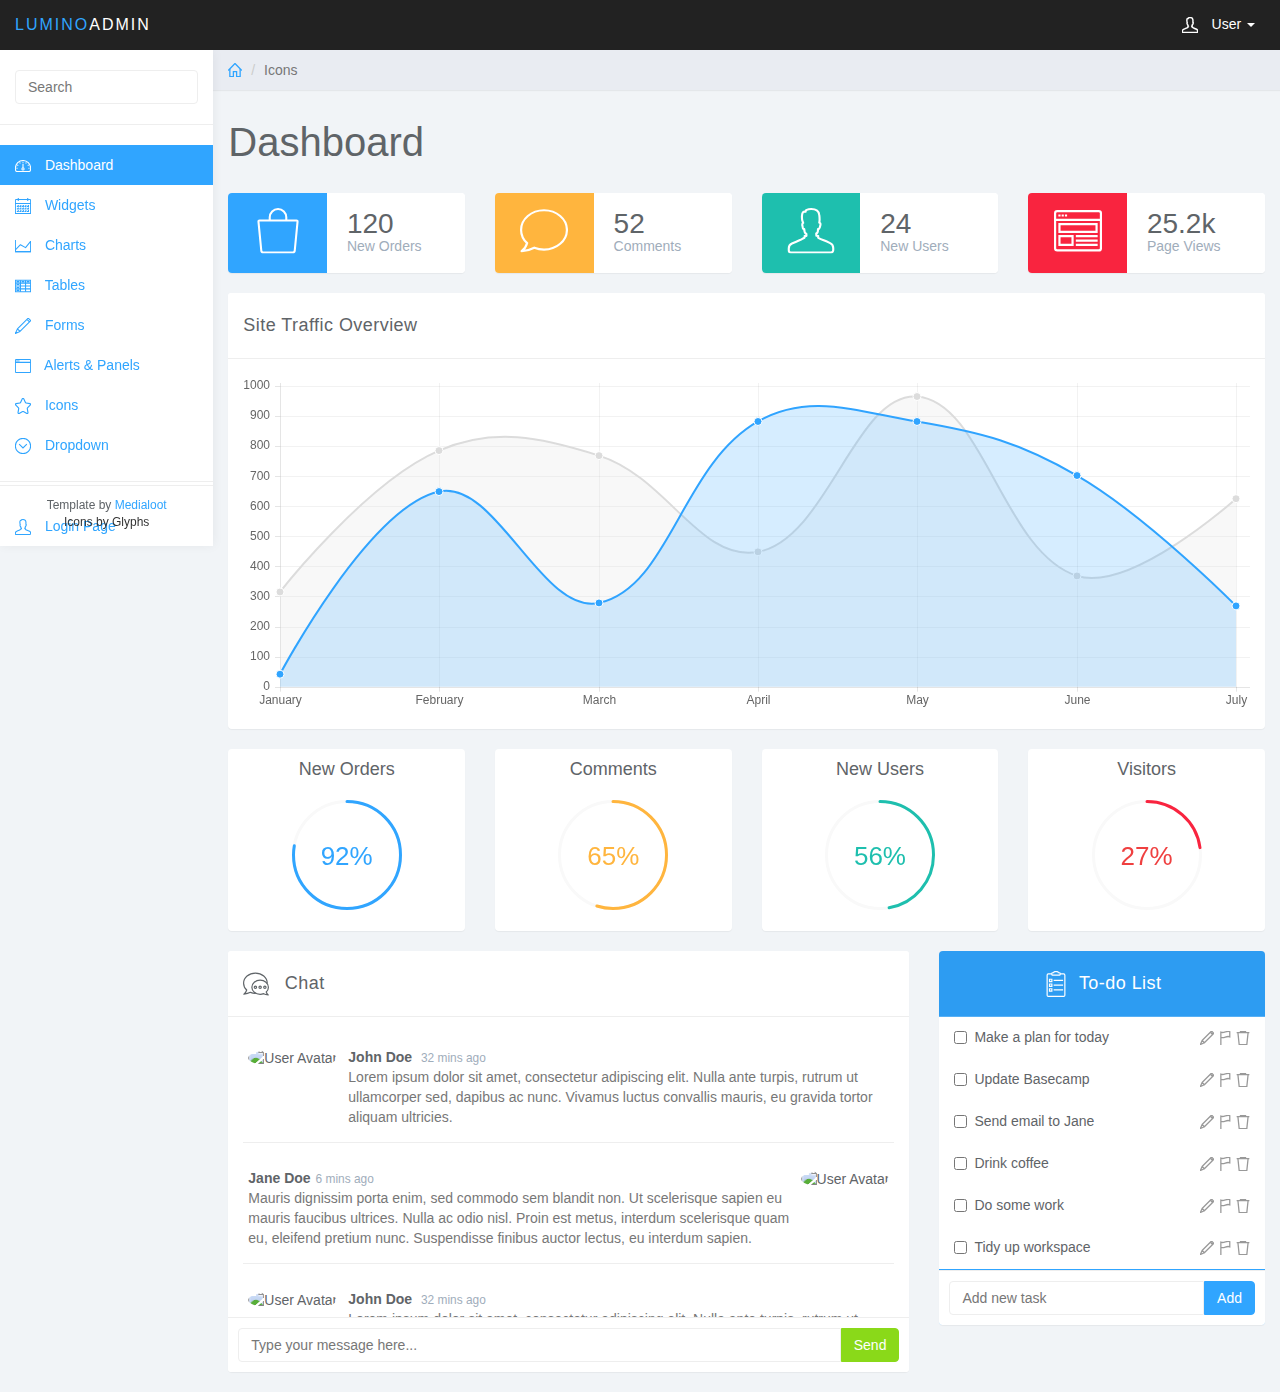
==== public/admin/index.html @ 94060340 "BAO CAO TIEN DO" ====
<!DOCTYPE html>
<html>
<head>
<meta charset="utf-8">
<meta name="viewport" content="width=device-width, initial-scale=1">
<title>Lumino - Dashboard</title>

<link href="css/bootstrap.min.css" rel="stylesheet">
<link href="css/datepicker3.css" rel="stylesheet">
<link href="css/styles.css" rel="stylesheet">

<!--Icons-->
<script src="js/lumino.glyphs.js"></script>

<!--[if lt IE 9]>
<script src="js/html5shiv.js"></script>
<script src="js/respond.min.js"></script>
<![endif]-->

</head>

<body>
	<nav class="navbar navbar-inverse navbar-fixed-top" role="navigation">
		<div class="container-fluid">
			<div class="navbar-header">
				<button type="button" class="navbar-toggle collapsed" data-toggle="collapse" data-target="#sidebar-collapse">
					<span class="sr-only">Toggle navigation</span>
					<span class="icon-bar"></span>
					<span class="icon-bar"></span>
					<span class="icon-bar"></span>
				</button>
				<a class="navbar-brand" href="#"><span>Lumino</span>Admin</a>
				<ul class="user-menu">
					<li class="dropdown pull-right">
						<a href="#" class="dropdown-toggle" data-toggle="dropdown"><svg class="glyph stroked male-user"><use xlink:href="#stroked-male-user"></use></svg> User <span class="caret"></span></a>
						<ul class="dropdown-menu" role="menu">
							<li><a href="#"><svg class="glyph stroked male-user"><use xlink:href="#stroked-male-user"></use></svg> Profile</a></li>
							<li><a href="#"><svg class="glyph stroked gear"><use xlink:href="#stroked-gear"></use></svg> Settings</a></li>
							<li><a href="#"><svg class="glyph stroked cancel"><use xlink:href="#stroked-cancel"></use></svg> Logout</a></li>
						</ul>
					</li>
				</ul>
			</div>
							
		</div><!-- /.container-fluid -->
	</nav>
		
	<div id="sidebar-collapse" class="col-sm-3 col-lg-2 sidebar">
		<form role="search">
			<div class="form-group">
				<input type="text" class="form-control" placeholder="Search">
			</div>
		</form>
		<ul class="nav menu">
			<li class="active"><a href="index.html"><svg class="glyph stroked dashboard-dial"><use xlink:href="#stroked-dashboard-dial"></use></svg> Dashboard</a></li>
			<li><a href="widgets.html"><svg class="glyph stroked calendar"><use xlink:href="#stroked-calendar"></use></svg> Widgets</a></li>
			<li><a href="charts.html"><svg class="glyph stroked line-graph"><use xlink:href="#stroked-line-graph"></use></svg> Charts</a></li>
			<li><a href="tables.html"><svg class="glyph stroked table"><use xlink:href="#stroked-table"></use></svg> Tables</a></li>
			<li><a href="forms.html"><svg class="glyph stroked pencil"><use xlink:href="#stroked-pencil"></use></svg> Forms</a></li>
			<li><a href="panels.html"><svg class="glyph stroked app-window"><use xlink:href="#stroked-app-window"></use></svg> Alerts &amp; Panels</a></li>
			<li><a href="icons.html"><svg class="glyph stroked star"><use xlink:href="#stroked-star"></use></svg> Icons</a></li>
			<li class="parent ">
				<a href="#">
					<span data-toggle="collapse" href="#sub-item-1"><svg class="glyph stroked chevron-down"><use xlink:href="#stroked-chevron-down"></use></svg></span> Dropdown 
				</a>
				<ul class="children collapse" id="sub-item-1">
					<li>
						<a class="" href="#">
							<svg class="glyph stroked chevron-right"><use xlink:href="#stroked-chevron-right"></use></svg> Sub Item 1
						</a>
					</li>
					<li>
						<a class="" href="#">
							<svg class="glyph stroked chevron-right"><use xlink:href="#stroked-chevron-right"></use></svg> Sub Item 2
						</a>
					</li>
					<li>
						<a class="" href="#">
							<svg class="glyph stroked chevron-right"><use xlink:href="#stroked-chevron-right"></use></svg> Sub Item 3
						</a>
					</li>
				</ul>
			</li>
			<li role="presentation" class="divider"></li>
			<li><a href="login.html"><svg class="glyph stroked male-user"><use xlink:href="#stroked-male-user"></use></svg> Login Page</a></li>
		</ul>
		<div class="attribution">Template by <a href="http://www.medialoot.com/item/lumino-admin-bootstrap-template/">Medialoot</a><br/><a href="http://www.glyphs.co" style="color: #333;">Icons by Glyphs</a></div>
	</div><!--/.sidebar-->
		
	<div class="col-sm-9 col-sm-offset-3 col-lg-10 col-lg-offset-2 main">			
		<div class="row">
			<ol class="breadcrumb">
				<li><a href="#"><svg class="glyph stroked home"><use xlink:href="#stroked-home"></use></svg></a></li>
				<li class="active">Icons</li>
			</ol>
		</div><!--/.row-->
		
		<div class="row">
			<div class="col-lg-12">
				<h1 class="page-header">Dashboard</h1>
			</div>
		</div><!--/.row-->
		
		<div class="row">
			<div class="col-xs-12 col-md-6 col-lg-3">
				<div class="panel panel-blue panel-widget ">
					<div class="row no-padding">
						<div class="col-sm-3 col-lg-5 widget-left">
							<svg class="glyph stroked bag"><use xlink:href="#stroked-bag"></use></svg>
						</div>
						<div class="col-sm-9 col-lg-7 widget-right">
							<div class="large">120</div>
							<div class="text-muted">New Orders</div>
						</div>
					</div>
				</div>
			</div>
			<div class="col-xs-12 col-md-6 col-lg-3">
				<div class="panel panel-orange panel-widget">
					<div class="row no-padding">
						<div class="col-sm-3 col-lg-5 widget-left">
							<svg class="glyph stroked empty-message"><use xlink:href="#stroked-empty-message"></use></svg>
						</div>
						<div class="col-sm-9 col-lg-7 widget-right">
							<div class="large">52</div>
							<div class="text-muted">Comments</div>
						</div>
					</div>
				</div>
			</div>
			<div class="col-xs-12 col-md-6 col-lg-3">
				<div class="panel panel-teal panel-widget">
					<div class="row no-padding">
						<div class="col-sm-3 col-lg-5 widget-left">
							<svg class="glyph stroked male-user"><use xlink:href="#stroked-male-user"></use></svg>
						</div>
						<div class="col-sm-9 col-lg-7 widget-right">
							<div class="large">24</div>
							<div class="text-muted">New Users</div>
						</div>
					</div>
				</div>
			</div>
			<div class="col-xs-12 col-md-6 col-lg-3">
				<div class="panel panel-red panel-widget">
					<div class="row no-padding">
						<div class="col-sm-3 col-lg-5 widget-left">
							<svg class="glyph stroked app-window-with-content"><use xlink:href="#stroked-app-window-with-content"></use></svg>
						</div>
						<div class="col-sm-9 col-lg-7 widget-right">
							<div class="large">25.2k</div>
							<div class="text-muted">Page Views</div>
						</div>
					</div>
				</div>
			</div>
		</div><!--/.row-->
		
		<div class="row">
			<div class="col-lg-12">
				<div class="panel panel-default">
					<div class="panel-heading">Site Traffic Overview</div>
					<div class="panel-body">
						<div class="canvas-wrapper">
							<canvas class="main-chart" id="line-chart" height="200" width="600"></canvas>
						</div>
					</div>
				</div>
			</div>
		</div><!--/.row-->
		
		<div class="row">
			<div class="col-xs-6 col-md-3">
				<div class="panel panel-default">
					<div class="panel-body easypiechart-panel">
						<h4>New Orders</h4>
						<div class="easypiechart" id="easypiechart-blue" data-percent="92" ><span class="percent">92%</span>
						</div>
					</div>
				</div>
			</div>
			<div class="col-xs-6 col-md-3">
				<div class="panel panel-default">
					<div class="panel-body easypiechart-panel">
						<h4>Comments</h4>
						<div class="easypiechart" id="easypiechart-orange" data-percent="65" ><span class="percent">65%</span>
						</div>
					</div>
				</div>
			</div>
			<div class="col-xs-6 col-md-3">
				<div class="panel panel-default">
					<div class="panel-body easypiechart-panel">
						<h4>New Users</h4>
						<div class="easypiechart" id="easypiechart-teal" data-percent="56" ><span class="percent">56%</span>
						</div>
					</div>
				</div>
			</div>
			<div class="col-xs-6 col-md-3">
				<div class="panel panel-default">
					<div class="panel-body easypiechart-panel">
						<h4>Visitors</h4>
						<div class="easypiechart" id="easypiechart-red" data-percent="27" ><span class="percent">27%</span>
						</div>
					</div>
				</div>
			</div>
		</div><!--/.row-->
								
		<div class="row">
			<div class="col-md-8">
			
				<div class="panel panel-default chat">
					<div class="panel-heading" id="accordion"><svg class="glyph stroked two-messages"><use xlink:href="#stroked-two-messages"></use></svg> Chat</div>
					<div class="panel-body">
						<ul>
							<li class="left clearfix">
								<span class="chat-img pull-left">
									<img src="http://placehold.it/80/30a5ff/fff" alt="User Avatar" class="img-circle" />
								</span>
								<div class="chat-body clearfix">
									<div class="header">
										<strong class="primary-font">John Doe</strong> <small class="text-muted">32 mins ago</small>
									</div>
									<p>
										Lorem ipsum dolor sit amet, consectetur adipiscing elit. Nulla ante turpis, rutrum ut ullamcorper sed, dapibus ac nunc. Vivamus luctus convallis mauris, eu gravida tortor aliquam ultricies. 
									</p>
								</div>
							</li>
							<li class="right clearfix">
								<span class="chat-img pull-right">
									<img src="http://placehold.it/80/dde0e6/5f6468" alt="User Avatar" class="img-circle" />
								</span>
								<div class="chat-body clearfix">
									<div class="header">
										<strong class="pull-left primary-font">Jane Doe</strong> <small class="text-muted">6 mins ago</small>
									</div>
									<p>
										Mauris dignissim porta enim, sed commodo sem blandit non. Ut scelerisque sapien eu mauris faucibus ultrices. Nulla ac odio nisl. Proin est metus, interdum scelerisque quam eu, eleifend pretium nunc. Suspendisse finibus auctor lectus, eu interdum sapien.
									</p>
								</div>
							</li>
							<li class="left clearfix">
								<span class="chat-img pull-left">
									<img src="http://placehold.it/80/30a5ff/fff" alt="User Avatar" class="img-circle" />
								</span>
								<div class="chat-body clearfix">
									<div class="header">
										<strong class="primary-font">John Doe</strong> <small class="text-muted">32 mins ago</small>
									</div>
									<p>
										Lorem ipsum dolor sit amet, consectetur adipiscing elit. Nulla ante turpis, rutrum ut ullamcorper sed, dapibus ac nunc. Vivamus luctus convallis mauris, eu gravida tortor aliquam ultricies. 
									</p>
								</div>
							</li>
						</ul>
					</div>
					
					<div class="panel-footer">
						<div class="input-group">
							<input id="btn-input" type="text" class="form-control input-md" placeholder="Type your message here..." />
							<span class="input-group-btn">
								<button class="btn btn-success btn-md" id="btn-chat">Send</button>
							</span>
						</div>
					</div>
				</div>
				
			</div><!--/.col-->
			
			<div class="col-md-4">
			
				<div class="panel panel-blue">
					<div class="panel-heading dark-overlay"><svg class="glyph stroked clipboard-with-paper"><use xlink:href="#stroked-clipboard-with-paper"></use></svg>To-do List</div>
					<div class="panel-body">
						<ul class="todo-list">
						<li class="todo-list-item">
								<div class="checkbox">
									<input type="checkbox" id="checkbox" />
									<label for="checkbox">Make a plan for today</label>
								</div>
								<div class="pull-right action-buttons">
									<a href="#"><svg class="glyph stroked pencil"><use xlink:href="#stroked-pencil"></use></svg></a>
									<a href="#" class="flag"><svg class="glyph stroked flag"><use xlink:href="#stroked-flag"></use></svg></a>
									<a href="#" class="trash"><svg class="glyph stroked trash"><use xlink:href="#stroked-trash"></use></svg></a>
								</div>
							</li>
							<li class="todo-list-item">
								<div class="checkbox">
									<input type="checkbox" id="checkbox" />
									<label for="checkbox">Update Basecamp</label>
								</div>
								<div class="pull-right action-buttons">
									<a href="#"><svg class="glyph stroked pencil"><use xlink:href="#stroked-pencil"></use></svg></a>
									<a href="#" class="flag"><svg class="glyph stroked flag"><use xlink:href="#stroked-flag"></use></svg></a>
									<a href="#" class="trash"><svg class="glyph stroked trash"><use xlink:href="#stroked-trash"></use></svg></a>
								</div>
							</li>
							<li class="todo-list-item">
								<div class="checkbox">
									<input type="checkbox" id="checkbox" />
									<label for="checkbox">Send email to Jane</label>
								</div>
								<div class="pull-right action-buttons">
									<a href="#"><svg class="glyph stroked pencil"><use xlink:href="#stroked-pencil"></use></svg></a>
									<a href="#" class="flag"><svg class="glyph stroked flag"><use xlink:href="#stroked-flag"></use></svg></a>
									<a href="#" class="trash"><svg class="glyph stroked trash"><use xlink:href="#stroked-trash"></use></svg></a>
								</div>
							</li>
							<li class="todo-list-item">
								<div class="checkbox">
									<input type="checkbox" id="checkbox" />
									<label for="checkbox">Drink coffee</label>
								</div>
								<div class="pull-right action-buttons">
									<a href="#"><svg class="glyph stroked pencil"><use xlink:href="#stroked-pencil"></use></svg></a>
									<a href="#" class="flag"><svg class="glyph stroked flag"><use xlink:href="#stroked-flag"></use></svg></a>
									<a href="#" class="trash"><svg class="glyph stroked trash"><use xlink:href="#stroked-trash"></use></svg></a>
								</div>
							</li>
							<li class="todo-list-item">
								<div class="checkbox">
									<input type="checkbox" id="checkbox" />
									<label for="checkbox">Do some work</label>
								</div>
								<div class="pull-right action-buttons">
									<a href="#"><svg class="glyph stroked pencil"><use xlink:href="#stroked-pencil"></use></svg></a>
									<a href="#" class="flag"><svg class="glyph stroked flag"><use xlink:href="#stroked-flag"></use></svg></a>
									<a href="#" class="trash"><svg class="glyph stroked trash"><use xlink:href="#stroked-trash"></use></svg></a>
								</div>
							</li>
							<li class="todo-list-item">
								<div class="checkbox">
									<input type="checkbox" id="checkbox" />
									<label for="checkbox">Tidy up workspace</label>
								</div>
								<div class="pull-right action-buttons">
									<a href="#"><svg class="glyph stroked pencil"><use xlink:href="#stroked-pencil"></use></svg></a>
									<a href="#" class="flag"><svg class="glyph stroked flag"><use xlink:href="#stroked-flag"></use></svg></a>
									<a href="#" class="trash"><svg class="glyph stroked trash"><use xlink:href="#stroked-trash"></use></svg></a>
								</div>
							</li>
						</ul>
					</div>
					<div class="panel-footer">
						<div class="input-group">
							<input id="btn-input" type="text" class="form-control input-md" placeholder="Add new task" />
							<span class="input-group-btn">
								<button class="btn btn-primary btn-md" id="btn-todo">Add</button>
							</span>
						</div>
					</div>
				</div>
								
			</div><!--/.col-->
		</div><!--/.row-->
	</div>	<!--/.main-->

	<script src="js/jquery-1.11.1.min.js"></script>
	<script src="js/bootstrap.min.js"></script>
	<script src="js/chart.min.js"></script>
	<script src="js/chart-data.js"></script>
	<script src="js/easypiechart.js"></script>
	<script src="js/easypiechart-data.js"></script>
	<script src="js/bootstrap-datepicker.js"></script>
	<script>
		$('#calendar').datepicker({
		});

		!function ($) {
		    $(document).on("click","ul.nav li.parent > a > span.icon", function(){          
		        $(this).find('em:first').toggleClass("glyphicon-minus");      
		    }); 
		    $(".sidebar span.icon").find('em:first').addClass("glyphicon-plus");
		}(window.jQuery);

		$(window).on('resize', function () {
		  if ($(window).width() > 768) $('#sidebar-collapse').collapse('show')
		})
		$(window).on('resize', function () {
		  if ($(window).width() <= 767) $('#sidebar-collapse').collapse('hide')
		})
	</script>	
</body>

</html>
---- public/admin/css/datepicker3.css ----
/*!
 * Datepicker for Bootstrap
 *
 * Copyright 2012 Stefan Petre
 * Improvements by Andrew Rowls
 * Licensed under the Apache License v2.0
 * http://www.apache.org/licenses/LICENSE-2.0
 *
 */
.datepicker {
  padding: 4px;
  border-radius: 4px;
  direction: ltr;
  /*.dow {
		border-top: 1px solid #ddd !important;
	}*/
}
.datepicker-inline {
  width: 220px;
}
.datepicker.datepicker-rtl {
  direction: rtl;
}
.datepicker.datepicker-rtl table tr td span {
  float: right;
}
.datepicker-dropdown {
  top: 0;
  left: 0;
}
.datepicker-dropdown:before {
  content: '';
  display: inline-block;
  border-left: 7px solid transparent;
  border-right: 7px solid transparent;
  border-bottom: 7px solid #ccc;
  border-top: 0;
  border-bottom-color: rgba(0, 0, 0, 0.2);
  position: absolute;
}
.datepicker-dropdown:after {
  content: '';
  display: inline-block;
  border-left: 6px solid transparent;
  border-right: 6px solid transparent;
  border-bottom: 6px solid #fff;
  border-top: 0;
  position: absolute;
}
.datepicker-dropdown.datepicker-orient-left:before {
  left: 6px;
}
.datepicker-dropdown.datepicker-orient-left:after {
  left: 7px;
}
.datepicker-dropdown.datepicker-orient-right:before {
  right: 6px;
}
.datepicker-dropdown.datepicker-orient-right:after {
  right: 7px;
}
.datepicker-dropdown.datepicker-orient-top:before {
  top: -7px;
}
.datepicker-dropdown.datepicker-orient-top:after {
  top: -6px;
}
.datepicker-dropdown.datepicker-orient-bottom:before {
  bottom: -7px;
  border-bottom: 0;
  border-top: 7px solid #999;
}
.datepicker-dropdown.datepicker-orient-bottom:after {
  bottom: -6px;
  border-bottom: 0;
  border-top: 6px solid #fff;
}
.datepicker > div {
  display: none;
}
.datepicker.days div.datepicker-days {
  display: block;
}
.datepicker.months div.datepicker-months {
  display: block;
}
.datepicker.years div.datepicker-years {
  display: block;
}
.datepicker table {
  margin: 0;
  -webkit-touch-callout: none;
  -webkit-user-select: none;
  -khtml-user-select: none;
  -moz-user-select: none;
  -ms-user-select: none;
  user-select: none;
}
.datepicker table tr td,
.datepicker table tr th {
  text-align: center;
  width: 30px;
  height: 30px;
  border-radius: 4px;
  border: none;
}
.table-striped .datepicker table tr td,
.table-striped .datepicker table tr th {
  background-color: transparent;
}
.datepicker table tr td.day:hover,
.datepicker table tr td.day.focused {
  background: #eeeeee;
  cursor: pointer;
}
.datepicker table tr td.old,
.datepicker table tr td.new {
  color: #999999;
}
.datepicker table tr td.disabled,
.datepicker table tr td.disabled:hover {
  background: none;
  color: #999999;
  cursor: default;
}
.datepicker table tr td.today,
.datepicker table tr td.today:hover,
.datepicker table tr td.today.disabled,
.datepicker table tr td.today.disabled:hover {
  color: #000000;
  background-color: #ffdb99;
  border-color: #ffb733;
}
.datepicker table tr td.today:hover,
.datepicker table tr td.today:hover:hover,
.datepicker table tr td.today.disabled:hover,
.datepicker table tr td.today.disabled:hover:hover,
.datepicker table tr td.today:focus,
.datepicker table tr td.today:hover:focus,
.datepicker table tr td.today.disabled:focus,
.datepicker table tr td.today.disabled:hover:focus,
.datepicker table tr td.today:active,
.datepicker table tr td.today:hover:active,
.datepicker table tr td.today.disabled:active,
.datepicker table tr td.today.disabled:hover:active,
.datepicker table tr td.today.active,
.datepicker table tr td.today:hover.active,
.datepicker table tr td.today.disabled.active,
.datepicker table tr td.today.disabled:hover.active,
.open .dropdown-toggle.datepicker table tr td.today,
.open .dropdown-toggle.datepicker table tr td.today:hover,
.open .dropdown-toggle.datepicker table tr td.today.disabled,
.open .dropdown-toggle.datepicker table tr td.today.disabled:hover {
  color: #000000;
  background-color: #ffcd70;
  border-color: #f59e00;
}
.datepicker table tr td.today:active,
.datepicker table tr td.today:hover:active,
.datepicker table tr td.today.disabled:active,
.datepicker table tr td.today.disabled:hover:active,
.datepicker table tr td.today.active,
.datepicker table tr td.today:hover.active,
.datepicker table tr td.today.disabled.active,
.datepicker table tr td.today.disabled:hover.active,
.open .dropdown-toggle.datepicker table tr td.today,
.open .dropdown-toggle.datepicker table tr td.today:hover,
.open .dropdown-toggle.datepicker table tr td.today.disabled,
.open .dropdown-toggle.datepicker table tr td.today.disabled:hover {
  background-image: none;
}
.datepicker table tr td.today.disabled,
.datepicker table tr td.today:hover.disabled,
.datepicker table tr td.today.disabled.disabled,
.datepicker table tr td.today.disabled:hover.disabled,
.datepicker table tr td.today[disabled],
.datepicker table tr td.today:hover[disabled],
.datepicker table tr td.today.disabled[disabled],
.datepicker table tr td.today.disabled:hover[disabled],
fieldset[disabled] .datepicker table tr td.today,
fieldset[disabled] .datepicker table tr td.today:hover,
fieldset[disabled] .datepicker table tr td.today.disabled,
fieldset[disabled] .datepicker table tr td.today.disabled:hover,
.datepicker table tr td.today.disabled:hover,
.datepicker table tr td.today:hover.disabled:hover,
.datepicker table tr td.today.disabled.disabled:hover,
.datepicker table tr td.today.disabled:hover.disabled:hover,
.datepicker table tr td.today[disabled]:hover,
.datepicker table tr td.today:hover[disabled]:hover,
.datepicker table tr td.today.disabled[disabled]:hover,
.datepicker table tr td.today.disabled:hover[disabled]:hover,
fieldset[disabled] .datepicker table tr td.today:hover,
fieldset[disabled] .datepicker table tr td.today:hover:hover,
fieldset[disabled] .datepicker table tr td.today.disabled:hover,
fieldset[disabled] .datepicker table tr td.today.disabled:hover:hover,
.datepicker table tr td.today.disabled:focus,
.datepicker table tr td.today:hover.disabled:focus,
.datepicker table tr td.today.disabled.disabled:focus,
.datepicker table tr td.today.disabled:hover.disabled:focus,
.datepicker table tr td.today[disabled]:focus,
.datepicker table tr td.today:hover[disabled]:focus,
.datepicker table tr td.today.disabled[disabled]:focus,
.datepicker table tr td.today.disabled:hover[disabled]:focus,
fieldset[disabled] .datepicker table tr td.today:focus,
fieldset[disabled] .datepicker table tr td.today:hover:focus,
fieldset[disabled] .datepicker table tr td.today.disabled:focus,
fieldset[disabled] .datepicker table tr td.today.disabled:hover:focus,
.datepicker table tr td.today.disabled:active,
.datepicker table tr td.today:hover.disabled:active,
.datepicker table tr td.today.disabled.disabled:active,
.datepicker table tr td.today.disabled:hover.disabled:active,
.datepicker table tr td.today[disabled]:active,
.datepicker table tr td.today:hover[disabled]:active,
.datepicker table tr td.today.disabled[disabled]:active,
.datepicker table tr td.today.disabled:hover[disabled]:active,
fieldset[disabled] .datepicker table tr td.today:active,
fieldset[disabled] .datepicker table tr td.today:hover:active,
fieldset[disabled] .datepicker table tr td.today.disabled:active,
fieldset[disabled] .datepicker table tr td.today.disabled:hover:active,
.datepicker table tr td.today.disabled.active,
.datepicker table tr td.today:hover.disabled.active,
.datepicker table tr td.today.disabled.disabled.active,
.datepicker table tr td.today.disabled:hover.disabled.active,
.datepicker table tr td.today[disabled].active,
.datepicker table tr td.today:hover[disabled].active,
.datepicker table tr td.today.disabled[disabled].active,
.datepicker table tr td.today.disabled:hover[disabled].active,
fieldset[disabled] .datepicker table tr td.today.active,
fieldset[disabled] .datepicker table tr td.today:hover.active,
fieldset[disabled] .datepicker table tr td.today.disabled.active,
fieldset[disabled] .datepicker table tr td.today.disabled:hover.active {
  background-color: #ffdb99;
  border-color: #ffb733;
}
.datepicker table tr td.today:hover:hover {
  color: #000;
}
.datepicker table tr td.today.active:hover {
  color: #fff;
}
.datepicker table tr td.range,
.datepicker table tr td.range:hover,
.datepicker table tr td.range.disabled,
.datepicker table tr td.range.disabled:hover {
  background: #eeeeee;
  border-radius: 0;
}
.datepicker table tr td.range.today,
.datepicker table tr td.range.today:hover,
.datepicker table tr td.range.today.disabled,
.datepicker table tr td.range.today.disabled:hover {
  color: #000000;
  background-color: #f7ca77;
  border-color: #f1a417;
  border-radius: 0;
}
.datepicker table tr td.range.today:hover,
.datepicker table tr td.range.today:hover:hover,
.datepicker table tr td.range.today.disabled:hover,
.datepicker table tr td.range.today.disabled:hover:hover,
.datepicker table tr td.range.today:focus,
.datepicker table tr td.range.today:hover:focus,
.datepicker table tr td.range.today.disabled:focus,
.datepicker table tr td.range.today.disabled:hover:focus,
.datepicker table tr td.range.today:active,
.datepicker table tr td.range.today:hover:active,
.datepicker table tr td.range.today.disabled:active,
.datepicker table tr td.range.today.disabled:hover:active,
.datepicker table tr td.range.today.active,
.datepicker table tr td.range.today:hover.active,
.datepicker table tr td.range.today.disabled.active,
.datepicker table tr td.range.today.disabled:hover.active,
.open .dropdown-toggle.datepicker table tr td.range.today,
.open .dropdown-toggle.datepicker table tr td.range.today:hover,
.open .dropdown-toggle.datepicker table tr td.range.today.disabled,
.open .dropdown-toggle.datepicker table tr td.range.today.disabled:hover {
  color: #000000;
  background-color: #f4bb51;
  border-color: #bf800c;
}
.datepicker table tr td.range.today:active,
.datepicker table tr td.range.today:hover:active,
.datepicker table tr td.range.today.disabled:active,
.datepicker table tr td.range.today.disabled:hover:active,
.datepicker table tr td.range.today.active,
.datepicker table tr td.range.today:hover.active,
.datepicker table tr td.range.today.disabled.active,
.datepicker table tr td.range.today.disabled:hover.active,
.open .dropdown-toggle.datepicker table tr td.range.today,
.open .dropdown-toggle.datepicker table tr td.range.today:hover,
.open .dropdown-toggle.datepicker table tr td.range.today.disabled,
.open .dropdown-toggle.datepicker table tr td.range.today.disabled:hover {
  background-image: none;
}
.datepicker table tr td.range.today.disabled,
.datepicker table tr td.range.today:hover.disabled,
.datepicker table tr td.range.today.disabled.disabled,
.datepicker table tr td.range.today.disabled:hover.disabled,
.datepicker table tr td.range.today[disabled],
.datepicker table tr td.range.today:hover[disabled],
.datepicker table tr td.range.today.disabled[disabled],
.datepicker table tr td.range.today.disabled:hover[disabled],
fieldset[disabled] .datepicker table tr td.range.today,
fieldset[disabled] .datepicker table tr td.range.today:hover,
fieldset[disabled] .datepicker table tr td.range.today.disabled,
fieldset[disabled] .datepicker table tr td.range.today.disabled:hover,
.datepicker table tr td.range.today.disabled:hover,
.datepicker table tr td.range.today:hover.disabled:hover,
.datepicker table tr td.range.today.disabled.disabled:hover,
.datepicker table tr td.range.today.disabled:hover.disabled:hover,
.datepicker table tr td.range.today[disabled]:hover,
.datepicker table tr td.range.today:hover[disabled]:hover,
.datepicker table tr td.range.today.disabled[disabled]:hover,
.datepicker table tr td.range.today.disabled:hover[disabled]:hover,
fieldset[disabled] .datepicker table tr td.range.today:hover,
fieldset[disabled] .datepicker table tr td.range.today:hover:hover,
fieldset[disabled] .datepicker table tr td.range.today.disabled:hover,
fieldset[disabled] .datepicker table tr td.range.today.disabled:hover:hover,
.datepicker table tr td.range.today.disabled:focus,
.datepicker table tr td.range.today:hover.disabled:focus,
.datepicker table tr td.range.today.disabled.disabled:focus,
.datepicker table tr td.range.today.disabled:hover.disabled:focus,
.datepicker table tr td.range.today[disabled]:focus,
.datepicker table tr td.range.today:hover[disabled]:focus,
.datepicker table tr td.range.today.disabled[disabled]:focus,
.datepicker table tr td.range.today.disabled:hover[disabled]:focus,
fieldset[disabled] .datepicker table tr td.range.today:focus,
fieldset[disabled] .datepicker table tr td.range.today:hover:focus,
fieldset[disabled] .datepicker table tr td.range.today.disabled:focus,
fieldset[disabled] .datepicker table tr td.range.today.disabled:hover:focus,
.datepicker table tr td.range.today.disabled:active,
.datepicker table tr td.range.today:hover.disabled:active,
.datepicker table tr td.range.today.disabled.disabled:active,
.datepicker table tr td.range.today.disabled:hover.disabled:active,
.datepicker table tr td.range.today[disabled]:active,
.datepicker table tr td.range.today:hover[disabled]:active,
.datepicker table tr td.range.today.disabled[disabled]:active,
.datepicker table tr td.range.today.disabled:hover[disabled]:active,
fieldset[disabled] .datepicker table tr td.range.today:active,
fieldset[disabled] .datepicker table tr td.range.today:hover:active,
fieldset[disabled] .datepicker table tr td.range.today.disabled:active,
fieldset[disabled] .datepicker table tr td.range.today.disabled:hover:active,
.datepicker table tr td.range.today.disabled.active,
.datepicker table tr td.range.today:hover.disabled.active,
.datepicker table tr td.range.today.disabled.disabled.active,
.datepicker table tr td.range.today.disabled:hover.disabled.active,
.datepicker table tr td.range.today[disabled].active,
.datepicker table tr td.range.today:hover[disabled].active,
.datepicker table tr td.range.today.disabled[disabled].active,
.datepicker table tr td.range.today.disabled:hover[disabled].active,
fieldset[disabled] .datepicker table tr td.range.today.active,
fieldset[disabled] .datepicker table tr td.range.today:hover.active,
fieldset[disabled] .datepicker table tr td.range.today.disabled.active,
fieldset[disabled] .datepicker table tr td.range.today.disabled:hover.active {
  background-color: #f7ca77;
  border-color: #f1a417;
}
.datepicker table tr td.selected,
.datepicker table tr td.selected:hover,
.datepicker table tr td.selected.disabled,
.datepicker table tr td.selected.disabled:hover {
  color: #ffffff;
  background-color: #999999;
  border-color: #555555;
  text-shadow: 0 -1px 0 rgba(0, 0, 0, 0.25);
}
.datepicker table tr td.selected:hover,
.datepicker table tr td.selected:hover:hover,
.datepicker table tr td.selected.disabled:hover,
.datepicker table tr td.selected.disabled:hover:hover,
.datepicker table tr td.selected:focus,
.datepicker table tr td.selected:hover:focus,
.datepicker table tr td.selected.disabled:focus,
.datepicker table tr td.selected.disabled:hover:focus,
.datepicker table tr td.selected:active,
.datepicker table tr td.selected:hover:active,
.datepicker table tr td.selected.disabled:active,
.datepicker table tr td.selected.disabled:hover:active,
.datepicker table tr td.selected.active,
.datepicker table tr td.selected:hover.active,
.datepicker table tr td.selected.disabled.active,
.datepicker table tr td.selected.disabled:hover.active,
.open .dropdown-toggle.datepicker table tr td.selected,
.open .dropdown-toggle.datepicker table tr td.selected:hover,
.open .dropdown-toggle.datepicker table tr td.selected.disabled,
.open .dropdown-toggle.datepicker table tr td.selected.disabled:hover {
  color: #ffffff;
  background-color: #858585;
  border-color: #373737;
}
.datepicker table tr td.selected:active,
.datepicker table tr td.selected:hover:active,
.datepicker table tr td.selected.disabled:active,
.datepicker table tr td.selected.disabled:hover:active,
.datepicker table tr td.selected.active,
.datepicker table tr td.selected:hover.active,
.datepicker table tr td.selected.disabled.active,
.datepicker table tr td.selected.disabled:hover.active,
.open .dropdown-toggle.datepicker table tr td.selected,
.open .dropdown-toggle.datepicker table tr td.selected:hover,
.open .dropdown-toggle.datepicker table tr td.selected.disabled,
.open .dropdown-toggle.datepicker table tr td.selected.disabled:hover {
  background-image: none;
}
.datepicker table tr td.selected.disabled,
.datepicker table tr td.selected:hover.disabled,
.datepicker table tr td.selected.disabled.disabled,
.datepicker table tr td.selected.disabled:hover.disabled,
.datepicker table tr td.selected[disabled],
.datepicker table tr td.selected:hover[disabled],
.datepicker table tr td.selected.disabled[disabled],
.datepicker table tr td.selected.disabled:hover[disabled],
fieldset[disabled] .datepicker table tr td.selected,
fieldset[disabled] .datepicker table tr td.selected:hover,
fieldset[disabled] .datepicker table tr td.selected.disabled,
fieldset[disabled] .datepicker table tr td.selected.disabled:hover,
.datepicker table tr td.selected.disabled:hover,
.datepicker table tr td.selected:hover.disabled:hover,
.datepicker table tr td.selected.disabled.disabled:hover,
.datepicker table tr td.selected.disabled:hover.disabled:hover,
.datepicker table tr td.selected[disabled]:hover,
.datepicker table tr td.selected:hover[disabled]:hover,
.datepicker table tr td.selected.disabled[disabled]:hover,
.datepicker table tr td.selected.disabled:hover[disabled]:hover,
fieldset[disabled] .datepicker table tr td.selected:hover,
fieldset[disabled] .datepicker table tr td.selected:hover:hover,
fieldset[disabled] .datepicker table tr td.selected.disabled:hover,
fieldset[disabled] .datepicker table tr td.selected.disabled:hover:hover,
.datepicker table tr td.selected.disabled:focus,
.datepicker table tr td.selected:hover.disabled:focus,
.datepicker table tr td.selected.disabled.disabled:focus,
.datepicker table tr td.selected.disabled:hover.disabled:focus,
.datepicker table tr td.selected[disabled]:focus,
.datepicker table tr td.selected:hover[disabled]:focus,
.datepicker table tr td.selected.disabled[disabled]:focus,
.datepicker table tr td.selected.disabled:hover[disabled]:focus,
fieldset[disabled] .datepicker table tr td.selected:focus,
fieldset[disabled] .datepicker table tr td.selected:hover:focus,
fieldset[disabled] .datepicker table tr td.selected.disabled:focus,
fieldset[disabled] .datepicker table tr td.selected.disabled:hover:focus,
.datepicker table tr td.selected.disabled:active,
.datepicker table tr td.selected:hover.disabled:active,
.datepicker table tr td.selected.disabled.disabled:active,
.datepicker table tr td.selected.disabled:hover.disabled:active,
.datepicker table tr td.selected[disabled]:active,
.datepicker table tr td.selected:hover[disabled]:active,
.datepicker table tr td.selected.disabled[disabled]:active,
.datepicker table tr td.selected.disabled:hover[disabled]:active,
fieldset[disabled] .datepicker table tr td.selected:active,
fieldset[disabled] .datepicker table tr td.selected:hover:active,
fieldset[disabled] .datepicker table tr td.selected.disabled:active,
fieldset[disabled] .datepicker table tr td.selected.disabled:hover:active,
.datepicker table tr td.selected.disabled.active,
.datepicker table tr td.selected:hover.disabled.active,
.datepicker table tr td.selected.disabled.disabled.active,
.datepicker table tr td.selected.disabled:hover.disabled.active,
.datepicker table tr td.selected[disabled].active,
.datepicker table tr td.selected:hover[disabled].active,
.datepicker table tr td.selected.disabled[disabled].active,
.datepicker table tr td.selected.disabled:hover[disabled].active,
fieldset[disabled] .datepicker table tr td.selected.active,
fieldset[disabled] .datepicker table tr td.selected:hover.active,
fieldset[disabled] .datepicker table tr td.selected.disabled.active,
fieldset[disabled] .datepicker table tr td.selected.disabled:hover.active {
  background-color: #999999;
  border-color: #555555;
}
.datepicker table tr td.active,
.datepicker table tr td.active:hover,
.datepicker table tr td.active.disabled,
.datepicker table tr td.active.disabled:hover {
  color: #ffffff;
  background-color: #428bca;
  border-color: #357ebd;
  text-shadow: 0 -1px 0 rgba(0, 0, 0, 0.25);
}
.datepicker table tr td.active:hover,
.datepicker table tr td.active:hover:hover,
.datepicker table tr td.active.disabled:hover,
.datepicker table tr td.active.disabled:hover:hover,
.datepicker table tr td.active:focus,
.datepicker table tr td.active:hover:focus,
.datepicker table tr td.active.disabled:focus,
.datepicker table tr td.active.disabled:hover:focus,
.datepicker table tr td.active:active,
.datepicker table tr td.active:hover:active,
.datepicker table tr td.active.disabled:active,
.datepicker table tr td.active.disabled:hover:active,
.datepicker table tr td.active.active,
.datepicker table tr td.active:hover.active,
.datepicker table tr td.active.disabled.active,
.datepicker table tr td.active.disabled:hover.active,
.open .dropdown-toggle.datepicker table tr td.active,
.open .dropdown-toggle.datepicker table tr td.active:hover,
.open .dropdown-toggle.datepicker table tr td.active.disabled,
.open .dropdown-toggle.datepicker table tr td.active.disabled:hover {
  color: #ffffff;
  background-color: #3276b1;
  border-color: #285e8e;
}
.datepicker table tr td.active:active,
.datepicker table tr td.active:hover:active,
.datepicker table tr td.active.disabled:active,
.datepicker table tr td.active.disabled:hover:active,
.datepicker table tr td.active.active,
.datepicker table tr td.active:hover.active,
.datepicker table tr td.active.disabled.active,
.datepicker table tr td.active.disabled:hover.active,
.open .dropdown-toggle.datepicker table tr td.active,
.open .dropdown-toggle.datepicker table tr td.active:hover,
.open .dropdown-toggle.datepicker table tr td.active.disabled,
.open .dropdown-toggle.datepicker table tr td.active.disabled:hover {
  background-image: none;
}
.datepicker table tr td.active.disabled,
.datepicker table tr td.active:hover.disabled,
.datepicker table tr td.active.disabled.disabled,
.datepicker table tr td.active.disabled:hover.disabled,
.datepicker table tr td.active[disabled],
.datepicker table tr td.active:hover[disabled],
.datepicker table tr td.active.disabled[disabled],
.datepicker table tr td.active.disabled:hover[disabled],
fieldset[disabled] .datepicker table tr td.active,
fieldset[disabled] .datepicker table tr td.active:hover,
fieldset[disabled] .datepicker table tr td.active.disabled,
fieldset[disabled] .datepicker table tr td.active.disabled:hover,
.datepicker table tr td.active.disabled:hover,
.datepicker table tr td.active:hover.disabled:hover,
.datepicker table tr td.active.disabled.disabled:hover,
.datepicker table tr td.active.disabled:hover.disabled:hover,
.datepicker table tr td.active[disabled]:hover,
.datepicker table tr td.active:hover[disabled]:hover,
.datepicker table tr td.active.disabled[disabled]:hover,
.datepicker table tr td.active.disabled:hover[disabled]:hover,
fieldset[disabled] .datepicker table tr td.active:hover,
fieldset[disabled] .datepicker table tr td.active:hover:hover,
fieldset[disabled] .datepicker table tr td.active.disabled:hover,
fieldset[disabled] .datepicker table tr td.active.disabled:hover:hover,
.datepicker table tr td.active.disabled:focus,
.datepicker table tr td.active:hover.disabled:focus,
.datepicker table tr td.active.disabled.disabled:focus,
.datepicker table tr td.active.disabled:hover.disabled:focus,
.datepicker table tr td.active[disabled]:focus,
.datepicker table tr td.active:hover[disabled]:focus,
.datepicker table tr td.active.disabled[disabled]:focus,
.datepicker table tr td.active.disabled:hover[disabled]:focus,
fieldset[disabled] .datepicker table tr td.active:focus,
fieldset[disabled] .datepicker table tr td.active:hover:focus,
fieldset[disabled] .datepicker table tr td.active.disabled:focus,
fieldset[disabled] .datepicker table tr td.active.disabled:hover:focus,
.datepicker table tr td.active.disabled:active,
.datepicker table tr td.active:hover.disabled:active,
.datepicker table tr td.active.disabled.disabled:active,
.datepicker table tr td.active.disabled:hover.disabled:active,
.datepicker table tr td.active[disabled]:active,
.datepicker table tr td.active:hover[disabled]:active,
.datepicker table tr td.active.disabled[disabled]:active,
.datepicker table tr td.active.disabled:hover[disabled]:active,
fieldset[disabled] .datepicker table tr td.active:active,
fieldset[disabled] .datepicker table tr td.active:hover:active,
fieldset[disabled] .datepicker table tr td.active.disabled:active,
fieldset[disabled] .datepicker table tr td.active.disabled:hover:active,
.datepicker table tr td.active.disabled.active,
.datepicker table tr td.active:hover.disabled.active,
.datepicker table tr td.active.disabled.disabled.active,
.datepicker table tr td.active.disabled:hover.disabled.active,
.datepicker table tr td.active[disabled].active,
.datepicker table tr td.active:hover[disabled].active,
.datepicker table tr td.active.disabled[disabled].active,
.datepicker table tr td.active.disabled:hover[disabled].active,
fieldset[disabled] .datepicker table tr td.active.active,
fieldset[disabled] .datepicker table tr td.active:hover.active,
fieldset[disabled] .datepicker table tr td.active.disabled.active,
fieldset[disabled] .datepicker table tr td.active.disabled:hover.active {
  background-color: #428bca;
  border-color: #357ebd;
}
.datepicker table tr td span {
  display: block;
  width: 23%;
  height: 54px;
  line-height: 54px;
  float: left;
  margin: 1%;
  cursor: pointer;
  border-radius: 4px;
}
.datepicker table tr td span:hover {
  background: #eeeeee;
}
.datepicker table tr td span.disabled,
.datepicker table tr td span.disabled:hover {
  background: none;
  color: #999999;
  cursor: default;
}
.datepicker table tr td span.active,
.datepicker table tr td span.active:hover,
.datepicker table tr td span.active.disabled,
.datepicker table tr td span.active.disabled:hover {
  color: #ffffff;
  background-color: #428bca;
  border-color: #357ebd;
  text-shadow: 0 -1px 0 rgba(0, 0, 0, 0.25);
}
.datepicker table tr td span.active:hover,
.datepicker table tr td span.active:hover:hover,
.datepicker table tr td span.active.disabled:hover,
.datepicker table tr td span.active.disabled:hover:hover,
.datepicker table tr td span.active:focus,
.datepicker table tr td span.active:hover:focus,
.datepicker table tr td span.active.disabled:focus,
.datepicker table tr td span.active.disabled:hover:focus,
.datepicker table tr td span.active:active,
.datepicker table tr td span.active:hover:active,
.datepicker table tr td span.active.disabled:active,
.datepicker table tr td span.active.disabled:hover:active,
.datepicker table tr td span.active.active,
.datepicker table tr td span.active:hover.active,
.datepicker table tr td span.active.disabled.active,
.datepicker table tr td span.active.disabled:hover.active,
.open .dropdown-toggle.datepicker table tr td span.active,
.open .dropdown-toggle.datepicker table tr td span.active:hover,
.open .dropdown-toggle.datepicker table tr td span.active.disabled,
.open .dropdown-toggle.datepicker table tr td span.active.disabled:hover {
  color: #ffffff;
  background-color: #3276b1;
  border-color: #285e8e;
}
.datepicker table tr td span.active:active,
.datepicker table tr td span.active:hover:active,
.datepicker table tr td span.active.disabled:active,
.datepicker table tr td span.active.disabled:hover:active,
.datepicker table tr td span.active.active,
.datepicker table tr td span.active:hover.active,
.datepicker table tr td span.active.disabled.active,
.datepicker table tr td span.active.disabled:hover.active,
.open .dropdown-toggle.datepicker table tr td span.active,
.open .dropdown-toggle.datepicker table tr td span.active:hover,
.open .dropdown-toggle.datepicker table tr td span.active.disabled,
.open .dropdown-toggle.datepicker table tr td span.active.disabled:hover {
  background-image: none;
}
.datepicker table tr td span.active.disabled,
.datepicker table tr td span.active:hover.disabled,
.datepicker table tr td span.active.disabled.disabled,
.datepicker table tr td span.active.disabled:hover.disabled,
.datepicker table tr td span.active[disabled],
.datepicker table tr td span.active:hover[disabled],
.datepicker table tr td span.active.disabled[disabled],
.datepicker table tr td span.active.disabled:hover[disabled],
fieldset[disabled] .datepicker table tr td span.active,
fieldset[disabled] .datepicker table tr td span.active:hover,
fieldset[disabled] .datepicker table tr td span.active.disabled,
fieldset[disabled] .datepicker table tr td span.active.disabled:hover,
.datepicker table tr td span.active.disabled:hover,
.datepicker table tr td span.active:hover.disabled:hover,
.datepicker table tr td span.active.disabled.disabled:hover,
.datepicker table tr td span.active.disabled:hover.disabled:hover,
.datepicker table tr td span.active[disabled]:hover,
.datepicker table tr td span.active:hover[disabled]:hover,
.datepicker table tr td span.active.disabled[disabled]:hover,
.datepicker table tr td span.active.disabled:hover[disabled]:hover,
fieldset[disabled] .datepicker table tr td span.active:hover,
fieldset[disabled] .datepicker table tr td span.active:hover:hover,
fieldset[disabled] .datepicker table tr td span.active.disabled:hover,
fieldset[disabled] .datepicker table tr td span.active.disabled:hover:hover,
.datepicker table tr td span.active.disabled:focus,
.datepicker table tr td span.active:hover.disabled:focus,
.datepicker table tr td span.active.disabled.disabled:focus,
.datepicker table tr td span.active.disabled:hover.disabled:focus,
.datepicker table tr td span.active[disabled]:focus,
.datepicker table tr td span.active:hover[disabled]:focus,
.datepicker table tr td span.active.disabled[disabled]:focus,
.datepicker table tr td span.active.disabled:hover[disabled]:focus,
fieldset[disabled] .datepicker table tr td span.active:focus,
fieldset[disabled] .datepicker table tr td span.active:hover:focus,
fieldset[disabled] .datepicker table tr td span.active.disabled:focus,
fieldset[disabled] .datepicker table tr td span.active.disabled:hover:focus,
.datepicker table tr td span.active.disabled:active,
.datepicker table tr td span.active:hover.disabled:active,
.datepicker table tr td span.active.disabled.disabled:active,
.datepicker table tr td span.active.disabled:hover.disabled:active,
.datepicker table tr td span.active[disabled]:active,
.datepicker table tr td span.active:hover[disabled]:active,
.datepicker table tr td span.active.disabled[disabled]:active,
.datepicker table tr td span.active.disabled:hover[disabled]:active,
fieldset[disabled] .datepicker table tr td span.active:active,
fieldset[disabled] .datepicker table tr td span.active:hover:active,
fieldset[disabled] .datepicker table tr td span.active.disabled:active,
fieldset[disabled] .datepicker table tr td span.active.disabled:hover:active,
.datepicker table tr td span.active.disabled.active,
.datepicker table tr td span.active:hover.disabled.active,
.datepicker table tr td span.active.disabled.disabled.active,
.datepicker table tr td span.active.disabled:hover.disabled.active,
.datepicker table tr td span.active[disabled].active,
.datepicker table tr td span.active:hover[disabled].active,
.datepicker table tr td span.active.disabled[disabled].active,
.datepicker table tr td span.active.disabled:hover[disabled].active,
fieldset[disabled] .datepicker table tr td span.active.active,
fieldset[disabled] .datepicker table tr td span.active:hover.active,
fieldset[disabled] .datepicker table tr td span.active.disabled.active,
fieldset[disabled] .datepicker table tr td span.active.disabled:hover.active {
  background-color: #428bca;
  border-color: #357ebd;
}
.datepicker table tr td span.old,
.datepicker table tr td span.new {
  color: #999999;
}
.datepicker th.datepicker-switch {
  width: 145px;
}
.datepicker thead tr:first-child th,
.datepicker tfoot tr th {
  cursor: pointer;
}
.datepicker thead tr:first-child th:hover,
.datepicker tfoot tr th:hover {
  background: #eeeeee;
}
.datepicker .cw {
  font-size: 10px;
  width: 12px;
  padding: 0 2px 0 5px;
  vertical-align: middle;
}
.datepicker thead tr:first-child th.cw {
  cursor: default;
  background-color: transparent;
}
.input-group.date .input-group-addon i {
  cursor: pointer;
  width: 16px;
  height: 16px;
}
.input-daterange input {
  text-align: center;
}
.input-daterange input:first-child {
  border-radius: 3px 0 0 3px;
}
.input-daterange input:last-child {
  border-radius: 0 3px 3px 0;
}
.input-daterange .input-group-addon {
  width: auto;
  min-width: 16px;
  padding: 4px 5px;
  font-weight: normal;
  line-height: 1.428571429;
  text-align: center;
  text-shadow: 0 1px 0 #fff;
  vertical-align: middle;
  background-color: #eeeeee;
  border: solid #cccccc;
  border-width: 1px 0;
  margin-left: -5px;
  margin-right: -5px;
}
.datepicker.dropdown-menu {
  position: absolute;
  top: 100%;
  left: 0;
  z-index: 1000;
  float: left;
  display: none;
  min-width: 160px;
  list-style: none;
  background-color: #ffffff;
  border: 1px solid #ccc;
  border: 1px solid rgba(0, 0, 0, 0.2);
  border-radius: 5px;
  -webkit-box-shadow: 0 5px 10px rgba(0, 0, 0, 0.2);
  -moz-box-shadow: 0 5px 10px rgba(0, 0, 0, 0.2);
  box-shadow: 0 5px 10px rgba(0, 0, 0, 0.2);
  -webkit-background-clip: padding-box;
  -moz-background-clip: padding;
  background-clip: padding-box;
  *border-right-width: 2px;
  *border-bottom-width: 2px;
  color: #333333;
  font-family: "Helvetica Neue", Helvetica, Arial, sans-serif;
  font-size: 13px;
  line-height: 1.428571429;
}
.datepicker.dropdown-menu th,
.datepicker.datepicker-inline th,
.datepicker.dropdown-menu td,
.datepicker.datepicker-inline td {
  padding: 0px 5px;
}
---- public/admin/css/styles.css ----
/*
Lumino Admin Bootstrap Template
Version 1.0
*/


/*Global Styles*/

body {
	background: #f1f4f7;
	padding-top: 50px;
	color: #5f6468;
}

p {
	color: #777;
}

a, a:hover, a:focus {
	color: #30a5ff;
}

h1, h2, h3, h4, h5, h6 {
	color: #5f6468;
}

h1 {
	font-weight: 300;
	font-size: 40px;
}

h2 {
	font-weight: 300;
	margin-bottom: 20px;
}

h3, h4 {
	font-weight: 300;
}

.large {
	font-size: 2em;
}

.text-muted {
	color: #9fadbb;
}

.color-gray { color: #5f6468; }
.color-blue { color: #30a5ff; }
.color-teal { color: #1ebfae; }
.color-orange { color: #ffb53e; }
.color-red { color: #f9243f; }

.bg-primary .glyphicon-remove { color: #5f6468;}
.bg-primary .glyphicon-remove:hover { color: #ef4040;}

.no-padding {
	padding: 0; margin: 0;
}

.glyphicon-xl {
	font-size: 6em;
}

.glyphicon-l {
	font-size: 3em;
}

.glyphicon-m {
	font-size: 1.5em;
}

.glyphicon-s {
	font-size: 0.75em;
}

.form-control {
	border: 1px solid #eee;
	box-shadow: none;
}

.form-control:focus {
	border: 1px solid #30a5ff;
	outline: 0;
	box-shadow: inset 0px 0px 0px 1px #30a5ff;
}

.navbar-header .navbar-brand {
	color: #fff;
	font-size: 16px;
	text-transform: uppercase;
	font-weight: 500;
	letter-spacing: 2px;
}

.navbar-header .navbar-brand span {
	color: #30a5ff;
}

/*Buttons*/

a.btn:hover,
button:hover {
	opacity: 0.8;
}

a.btn:active,
button:active {
	box-shadow: inset 0px 0px 500px rgba(0,0,0,.1);
	opacity: 1;
}

.btn-default,
.btn-default:hover,
.btn-default:focus,
.btn-default:active,
.btn-default.active,
.open > .dropdown-toggle.btn-default,
.btn-default.disabled,
.btn-default[disabled],
fieldset[disabled] .btn-default,
.btn-default.disabled:hover,
.btn-default[disabled]:hover,
fieldset[disabled] .btn-default:hover,
.btn-default.disabled:focus,
.btn-default[disabled]:focus,
fieldset[disabled] .btn-default:focus,
.btn-default.disabled:active,
.btn-default[disabled]:active,
fieldset[disabled] .btn-default:active,
.btn-default.disabled.active,
.btn-default[disabled].active,
fieldset[disabled] .btn-default.active {
	background-color: #e9ecf2;
	border-color: #e9ecf2;
	color: #1b3548;
}

.btn-primary,
.btn-primary:hover,
.btn-primary:focus,
.btn-primary:active,
.btn-primary.active,
.open > .dropdown-toggle.btn-primary,
.btn-primary.disabled,
.btn-primary[disabled],
fieldset[disabled] .btn-primary,
.btn-primary.disabled:hover,
.btn-primary[disabled]:hover,
fieldset[disabled] .btn-primary:hover,
.btn-primary.disabled:focus,
.btn-primary[disabled]:focus,
fieldset[disabled] .btn-primary:focus,
.btn-primary.disabled:active,
.btn-primary[disabled]:active,
fieldset[disabled] .btn-primary:active,
.btn-primary.disabled.active,
.btn-primary[disabled].active,
fieldset[disabled] .btn-primary.active {
	background-color: #30a5ff;
	border-color: #30a5ff;
}

.btn-success,
.btn-success:hover,
.btn-success:focus,
.btn-success:active,
.btn-success.active,
.open > .dropdown-toggle.btn-success,
.btn-success.disabled,
.btn-success[disabled],
fieldset[disabled] .btn-success,
.btn-success.disabled:hover,
.btn-success[disabled]:hover,
fieldset[disabled] .btn-success:hover,
.btn-success.disabled:focus,
.btn-success[disabled]:focus,
fieldset[disabled] .btn-success:focus,
.btn-success.disabled:active,
.btn-success[disabled]:active,
fieldset[disabled] .btn-success:active,
.btn-success.disabled.active,
.btn-success[disabled].active,
fieldset[disabled] .btn-success.active {
	background-color: #8ad919;
	border-color: #8ad919;
}

.btn-warning,
.btn-warning:hover,
.btn-warning:focus,
.btn-warning:active,
.btn-warning.active,
.open > .dropdown-toggle.btn-warning,
.btn-warning.disabled,
.btn-warning[disabled],
fieldset[disabled] .btn-warning,
.btn-warning.disabled:hover,
.btn-warning[disabled]:hover,
fieldset[disabled] .btn-warning:hover,
.btn-warning.disabled:focus,
.btn-warning[disabled]:focus,
fieldset[disabled] .btn-warning:focus,
.btn-warning.disabled:active,
.btn-warning[disabled]:active,
fieldset[disabled] .btn-warning:active,
.btn-warning.disabled.active,
.btn-warning[disabled].active,
fieldset[disabled] .btn-warning.active {
	background-color: #ffb53e;
	border-color: #ffb53e;
}

.btn-danger,
.btn-danger:hover,
.btn-danger:focus,
.btn-danger:active,
.btn-danger.active,
.open > .dropdown-toggle.btn-danger,
.btn-danger.disabled,
.btn-danger[disabled],
fieldset[disabled] .btn-danger,
.btn-danger.disabled:hover,
.btn-danger[disabled]:hover,
fieldset[disabled] .btn-danger:hover,
.btn-danger.disabled:focus,
.btn-danger[disabled]:focus,
fieldset[disabled] .btn-danger:focus,
.btn-danger.disabled:active,
.btn-danger[disabled]:active,
fieldset[disabled] .btn-danger:active,
.btn-danger.disabled.active,
.btn-danger[disabled].active,
fieldset[disabled] .btn-danger.active {
	background-color: #f9243f;
	border-color: #f9243f;
}

/*Backgrounds*/

.bg-primary {
	color: #1b3548;
	background-color: #e9ecf2;
}
a.bg-primary:hover {
	background-color: #e9ecf2;
}
.bg-success {
	color: #fff;
	background-color: #8ad919;
}
a.bg-success:hover {
	background-color: #8ad919;
}
.bg-success a {
	color: rgba(255, 255, 255, .75);
}
.bg-info {
	color: #fff;
	background-color: #30a5ff;
}
a.bg-info:hover {
	background-color: #30a5ff;
}
.bg-info a {
	color: rgba(255, 255, 255, .75);
}
.bg-warning {
	color: #fff;
	background-color: #ffb53e;
}
a.bg-warning:hover {
	background-color: #ffb53e;
}
.bg-warning a {
	color: rgba(255, 255, 255, .75);
}
.bg-danger {
	color: #fff;
	background-color: #f9243f;
}
a.bg-danger:hover {
	background-color: #f9243f;
}
.bg-danger a {
	color: rgba(255, 255, 255, .75);
}

/*Panels*/

.panel {
	border: 0;
}

.panel-heading {
	font-size: 18px;
	font-weight: 300;
	letter-spacing: 0.025em;
	height: 66px;
	line-height: 45px;
}

.panel-default .panel-heading {
	background: #fff;
	border-bottom: 1px solid #eee;
	color: #5f6468;
}

.panel-footer {
	background: #fff;
	border-top: 1px solid #eee;
}

.panel-widget {
	padding: 0;
	position: relative;
}

.panel-widget .panel-footer {
	border: 0;
	text-align: center;
}

.panel-footer .input-group {
	padding: 0px;
	margin: 0 -5px;
}

.panel-footer .input-group-btn:last-child>.btn, 
.panel-footer .input-group-btn:last-child>.btn-group {
	margin: 0;
}

.panel-widget .panel-footer a {
	color: #999;
}

.panel-widget .panel-footer a:hover {
	color: #666;
	text-decoration: none;
}

.panel-blue { background: #30a5ff; color: #fff; }
.panel-teal { background: #1ebfae; color: #fff; }
.panel-orange { background: #ffb53e; color: #fff; }
.panel-red { background: #f9243f; color: #fff; }

.panel-blue .panel-body p,
.panel-teal .panel-body p,
.panel-orange .panel-body p,
.panel-red .panel-body p { 
	color: #fff; 
	color: rgba(255, 255, 255, .8);
}

.panel-blue .panel-heading,
.panel-teal .panel-heading,
.panel-orange .panel-heading,
.panel-red .panel-heading {
	border-bottom: 1px solid rgba(255, 255, 255, .2);
}

.panel-blue .text-muted,
.panel-teal .text-muted,
.panel-orange .text-muted,
.panel-red .text-muted { 
	color: rgba(255, 255, 255, .5); 
}

.dark-overlay {
	background: rgba(0, 0, 0, .05);
	text-align: center;
}

.widget-left {
	height: 80px;
	padding-top: 15px;
	text-align: center;
	border-top-left-radius: 4px;
	border-bottom-left-radius: 4px;
}

.widget-right {
	text-align: left;
	line-height: 1.6em;
	margin: 0px;
	padding: 20px;
	height: 80px;
	color: #999;
	font-weight: 300;
	background: #fff;
	border-top-right-radius: 4px;
	border-bottom-right-radius: 4px;
}

@media (max-width: 768px) {
	.widget-right {
	width: 100%;
	margin: 0;
	text-align: center;
	border-top-left-radius: 0px;
	border-top-right-radius: 0px;
	border-bottom-left-radius: 4px;
	border-bottom-right-radius: 4px;
	}
}

@media (max-width: 768px) {
	.widget-left {
	border-top-left-radius: 4px;
	border-top-right-radius: 4px;
	border-bottom-left-radius: 0px;
	border-bottom-right-radius: 0px;
	}
}

.widget-right .text-muted {
	color: #9fadbb;
}
.widget-right .large {
	color: #5f6468;
}

.panel-blue .widget-left { background: #30a5ff; color: #fff; }
.panel-teal .widget-left { background: #1ebfae; color: #fff; }
.panel-orange .widget-left { background: #ffb53e; color: #fff; }
.panel-red .widget-left { background: #f9243f; color: #fff; }

.panel-widget {
	background: #fff;
}

/*Jumbotron*/

.jumbotron {
	background: #fff;
	border-bottom: 1px solid #eee;
	color: #5f6468;
}

/*Tabs*/

.panel .tabs {
	margin: 0;
	padding: 0;
}

.nav-tabs {
	background: #e9ecf2;
	border: 0;
}

.nav-tabs li a:hover {
	background: #fff;
}

.nav-tabs li a,
.nav-tabs li a:hover,
.nav-tabs li.active a,
.nav-tabs li.active a:hover {
	border: 0;
	padding: 15px 20px;
}

.nav-pills {
	padding: 15px;
	padding-bottom: 0;
}

.nav-pills li a,
.nav-pills li a:hover,
.nav-pills li.active a,
.nav-pills li.active a:hover {
	border: 0;
	padding: 7px 15px;
}

.nav-pills li.active a,
.nav-pills li.active a:hover {
	background: #30a5ff;
}

.tab-content {
	padding: 15px;
}


/*Navbar*/

.navbar {
	border: 0;
}

.navbar input {
	border: 0;
	background: #444;
	color: #fff;
}

.navbar input:focus {
	color: #fff;
	background: #555;
	border: 1px solid #30a5ff;
	outline: 0;
	box-shadow: inset 0px 0px 0px 1px #30a5ff;
}

.user-menu {
	display: inline-block;
	margin-top: 14px;
	margin-right: 10px;
	float: right;
	list-style: none;
	padding: 0;
}

.user-menu a {
	color: #fff;
}

.user-menu a:hover, .user-menu a:focus {
	text-decoration: none;
}

/* Sidebar */

.sidebar {
	display: block;
	background-color: #fff;
	padding: 0;
	display: none;
}

.sidebar form {
	padding: 20px 15px 5px 15px;
	border-bottom: 1px solid #eee;
	margin-bottom: 20px;
}

@media (min-width: 768px) {
	.sidebar {
		display: block;
  		position: fixed;
		top: 50px;
		bottom: 0;
		left: 0;
		z-index: 1000;
		display: block;
		margin: 0;
		padding: 0;
		overflow-x: hidden;
		overflow-y: auto; 
		background-color: #fff;
		box-shadow: 1px 0px 10px rgba(0, 0, 0, .05);
	}
	.navbar-header {
		width: 100%;
	}
}

.sidebar ul.nav a:hover, 
.sidebar ul.nav li.parent ul li a:hover {
	text-decoration: none;
	background-color: #e9ecf2;
}

.sidebar ul.nav .active a, .sidebar ul.nav li.parent a.active,
.sidebar ul.nav .active > a:hover, .sidebar ul.nav li.parent a.active:hover,
.sidebar ul.nav .active > a:focus, .sidebar ul.nav li.parent a.active:focus {
	color: #fff;
	background-color: #30a5ff;
}*/

.sidebar ul.nav ul,
.sidebar ul.nav ul li {
	list-style: none;
	list-style-type: none;
}

.sidebar ul.nav ul.children {
	width: auto;
	padding: 0;
	margin: 0;
	background: #f9f9f9;
}

.sidebar ul.nav ul.children li a {
	height: 40px;
	background: #f9f9f9;
	color: #30a5ff!important;
}

.sidebar ul.nav li.current a {
	background-color: #30a5ff;
	color: #fff!important;
}

.sidebar ul.nav li.parent ul li a {
	border: none;
	display:block;
	padding-left: 30px;
	line-height: 40px;
}


.sidebar span.glyphicon {
	margin-right: 10px;
}

.sidebar ul.nav li.divider {
	border-bottom: 1px solid #eee;
	margin: 20px 0;
}

.sidebar .attribution {
	position: absolute;
	bottom: 0px;
	width: 100%;
	padding: 15px;
	text-align: center;
	border-top: 1px solid #eee;
	font-size: 12px;
}

/*Breadcrumbs*/

.breadcrumb {
	border-radius: 0;
	padding: 10px 15px;
	background: #e9ecf2;
	box-shadow: 0 1px 1px rgba(0, 0, 0, .05);
	margin: 0 ;
}

h1.page-header {
	margin-top: 30px;
	border-bottom: 0;
}

/*Charts*/

.main-chart {
	background: #fff;
}

.easypiechart-panel {
	text-align: center;
	padding: 1px 0;
	margin-bottom: 20px;
}

.placeholder h2 {
	margin-bottom: 0px;
}

.donut {
	width: 100%;
}

.easypiechart {
	position: relative;
	text-align: center;
	width: 120px;
	height: 120px;
	margin: 20px auto 10px auto;
}

.easypiechart .percent {
	display: block;
	position: absolute;
	font-size: 26px;
	top: 38px;
	width: 120px;
}

#easypiechart-blue .percent { color: #30a5ff;}
#easypiechart-teal .percent { color: #1ebfae;}
#easypiechart-orange .percent { color: #ffb53e;}
#easypiechart-red .percent { color: #ef4040;}

/*Calendar Widget*/

#calendar, .datepicker-inline {
	width: 100%;
}

#calendar table {
	width: 100%;
}

.datepicker table tr td.old,
.datepicker table tr td.new {
	color: rgba(255, 255, 255, .50);
}

.datepicker table tr td.active,
.datepicker table tr td.active:hover,
.datepicker table tr td.active.disabled,
.datepicker table tr td.active.disabled:hover,
.datepicker table tr td.active:hover,
.datepicker table tr td.active:hover:hover,
.datepicker table tr td.active.disabled:hover,
.datepicker table tr td.active.disabled:hover:hover,
.datepicker table tr td.active:focus,
.datepicker table tr td.active:hover:focus,
.datepicker table tr td.active.disabled:focus,
.datepicker table tr td.active.disabled:hover:focus,
.datepicker table tr td.active:active,
.datepicker table tr td.active:hover:active,
.datepicker table tr td.active.disabled:active,
.datepicker table tr td.active.disabled:hover:active,
.datepicker table tr td.active.active,
.datepicker table tr td.active:hover.active,
.datepicker table tr td.active.disabled.active,
.datepicker table tr td.active.disabled:hover.active,
.open .dropdown-toggle.datepicker table tr td.active,
.open .dropdown-toggle.datepicker table tr td.active:hover,
.open .dropdown-toggle.datepicker table tr td.active.disabled,
.open .dropdown-toggle.datepicker table tr td.active.disabled:hover {
	color: #ffffff;
	background-color: rgba(0, 0, 0, .5);
	border-color: #285e8e;
}

.datepicker table tr td span:hover,
.datepicker thead tr:first-child th:hover,
.datepicker tfoot tr th:hover,
.datepicker table tr td.day:hover,
.datepicker table tr td.day.focused {
	background: rgba(0, 0, 0, 0.25);
}

.panel-heading .glyphicon {
	margin-right: 10px;
}

/*Todo List Widget*/

.todo-list-item .glyphicon { 
	margin-right:5px; 
	color: #9fadbb; 
}

.todo-list-item .glyphicon:hover { 
	margin-right:5px; 
	color: #1b3548; 
}

.todo-list { 
	padding: 0;
	margin: -15px;
	background: #fff;
	color: #5f6468;
}

#checkbox {
	margin: 0;
}

.todo-list .checkbox { 
	display:inline-block; 
	margin: 0px;
}

.panel-body input[type=checkbox]:checked + label { 
	text-decoration: line-through;
	color: #777; 
}

.todo-list-item {
	list-style: none;
	line-height: 0.9;
	padding: 14px 15px 8px 15px;
}

.todo-list-item:hover, a.todo-list-item:focus {
	text-decoration: none;
	background-color: #f6f6f6;
}

.todo-list-item .trash .glyph:hover {
	color: #ef4040;
}


/*Chat Widget*/

.chat ul {
	list-style: none;
	margin: -15px;
	padding: 15px;
}

.chat ul li {
	margin-bottom: 10px;
	padding: 15px 5px;
	border-bottom: 1px solid #eee;
}

.chat ul li.left .chat-body { margin-left: 100px;}
.chat ul li.right .chat-body { margin-right: 100px;}

.chat ul li .chat-body p {
	margin: 0;
}

.chat ul .glyphicon {
	margin-right: 5px;
}

.chat .panel-body {
	overflow-y: scroll;
	height: 300px;
}

.chat-body small {
	margin-left: 5px;
}

/*Tables*/
.table {
	background: #fff;
}

.fixed-table-container {
	border: 1px solid #eee;
}

.fixed-table-container thead th {
	background: #f7f7f8;
	border-color: #ddd;
	color: #5f6468;
	font-weight: 300;
	font-size: 16px;
}

.fixed-table-container tbody td {
	border: 1px solid #eee;
}

.fixed-table-container tbody td:last-child {
	border-right: none;
}

.table>thead>tr>th {
	border-bottom: 1px solid #e6e7e8;
	vertical-align: middle;
	height: 50px;
}

.fixed-table-pagination .pagination {
    margin-top: 10px;
    margin-bottom: 0px;
}
.fixed-table-pagination .pagination-detail {
	margin-top: 20px;
}

/*Icons*/


.sidebar .glyph, .user-menu .glyph {
	height: 16px;
	width: 16px;
	margin: 0 10px 0 0;
	stroke-width: 3px;
}

.user-menu .glyph {
	stroke-width: 4px;
}

.breadcrumb .glyph {
	height: 14px;
	width: 14px;
	margin: -2px 0 0 0;
	stroke-width: 4px;
}

.alert .glyph, .panel-heading .glyph {
	width: 26px;
	height: 26px;
	margin: 0 10px 0 0;
	stroke-width: 2px;
}

.panel-widget .glyph {
	stroke-width: 2px;
}

.todo-list .glyph {
	width: 14px;
	height: 14px;
	stroke-width: 4px;
	color: #999;
}

.glyph.table {
	background: none;
	border: none;
}

/*Icon Grid*/

.icon-grid div {
	border: 1px solid #ddd;
	margin: 0 0 -1px -1px;
	text-align: center;
	padding: 10px 0 20px 0;
}

.icon-grid svg {
	width: 35%;
	display: block;
	margin: 0 auto;
}

.icon-grid h4 {
	display: none;
}

.icon-grid pre {
	margin: 10px 10px -10px 10px;
	border-radius: 0;
	font-size: 10px;
	border-color: #ddd;
	height: 65px;
	overflow: scroll;
}
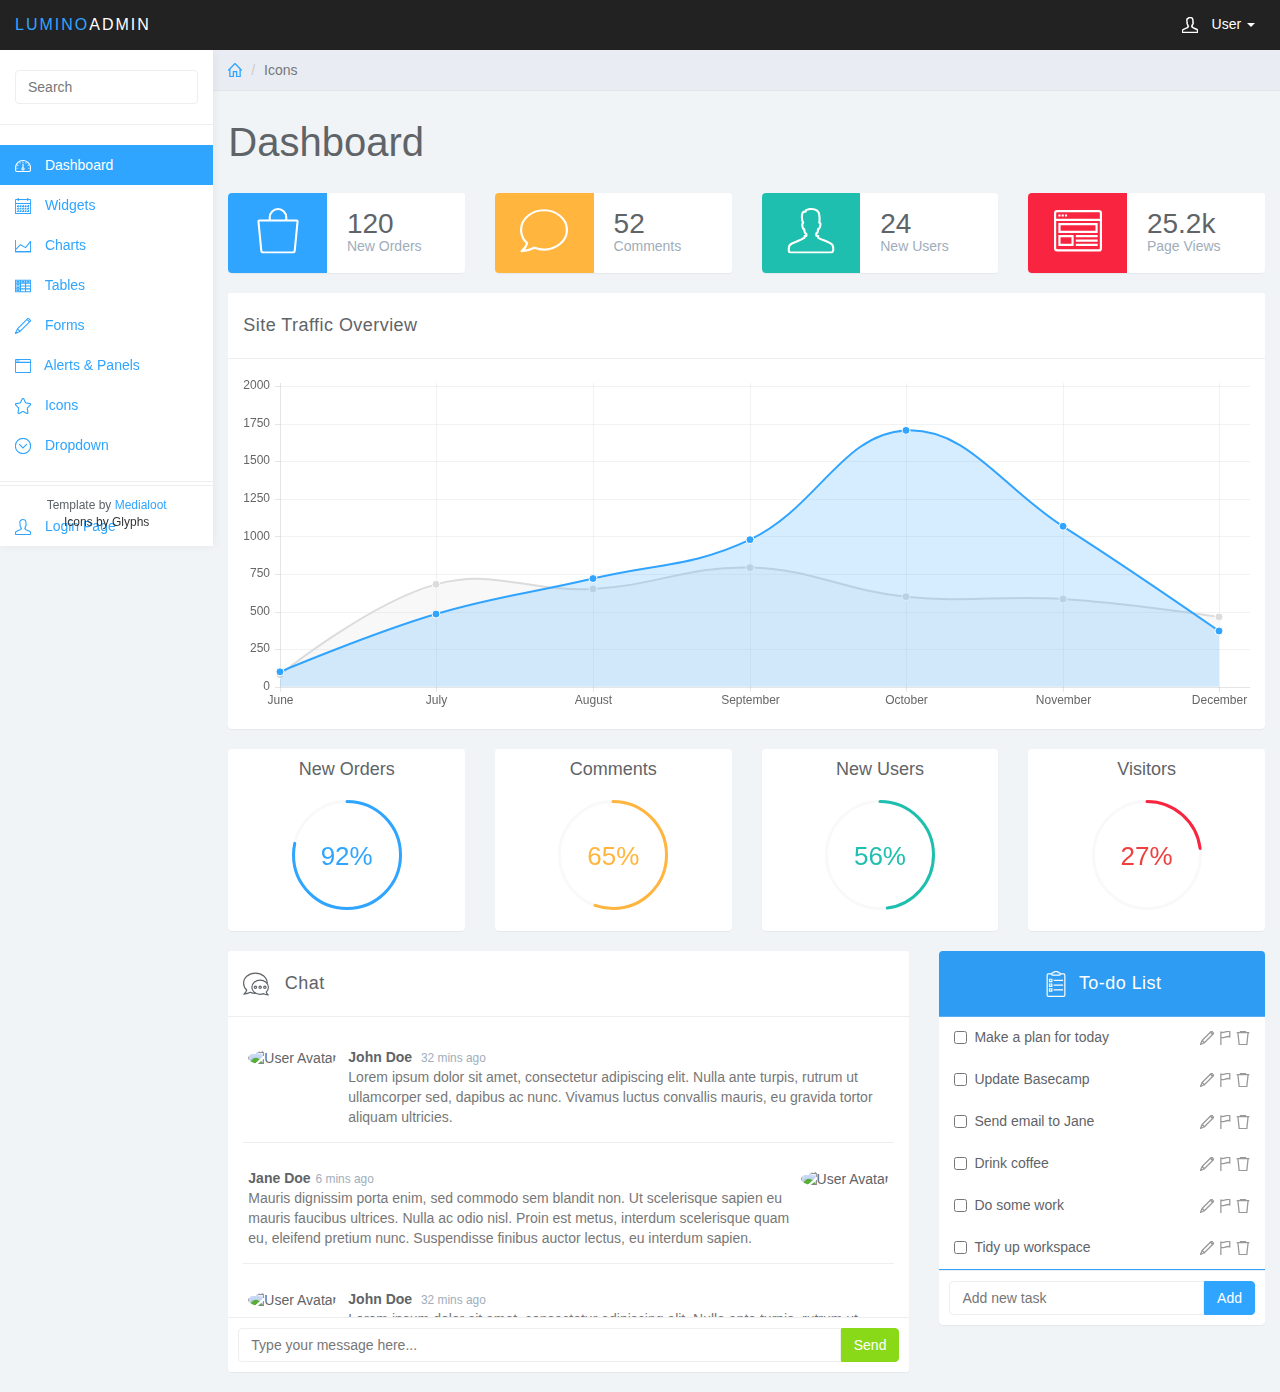
==== commit 5fcee991: "tuan" ====
--- a/public/admin/index.html
+++ b/public/admin/index.html
@@ -11,6 +11,7 @@
 
 <!--Icons-->
 <script src="js/lumino.glyphs.js"></script>
+<script src="js/jquery-1.11.1.min.js"></script>
 
 <!--[if lt IE 9]>
 <script src="js/html5shiv.js"></script>
